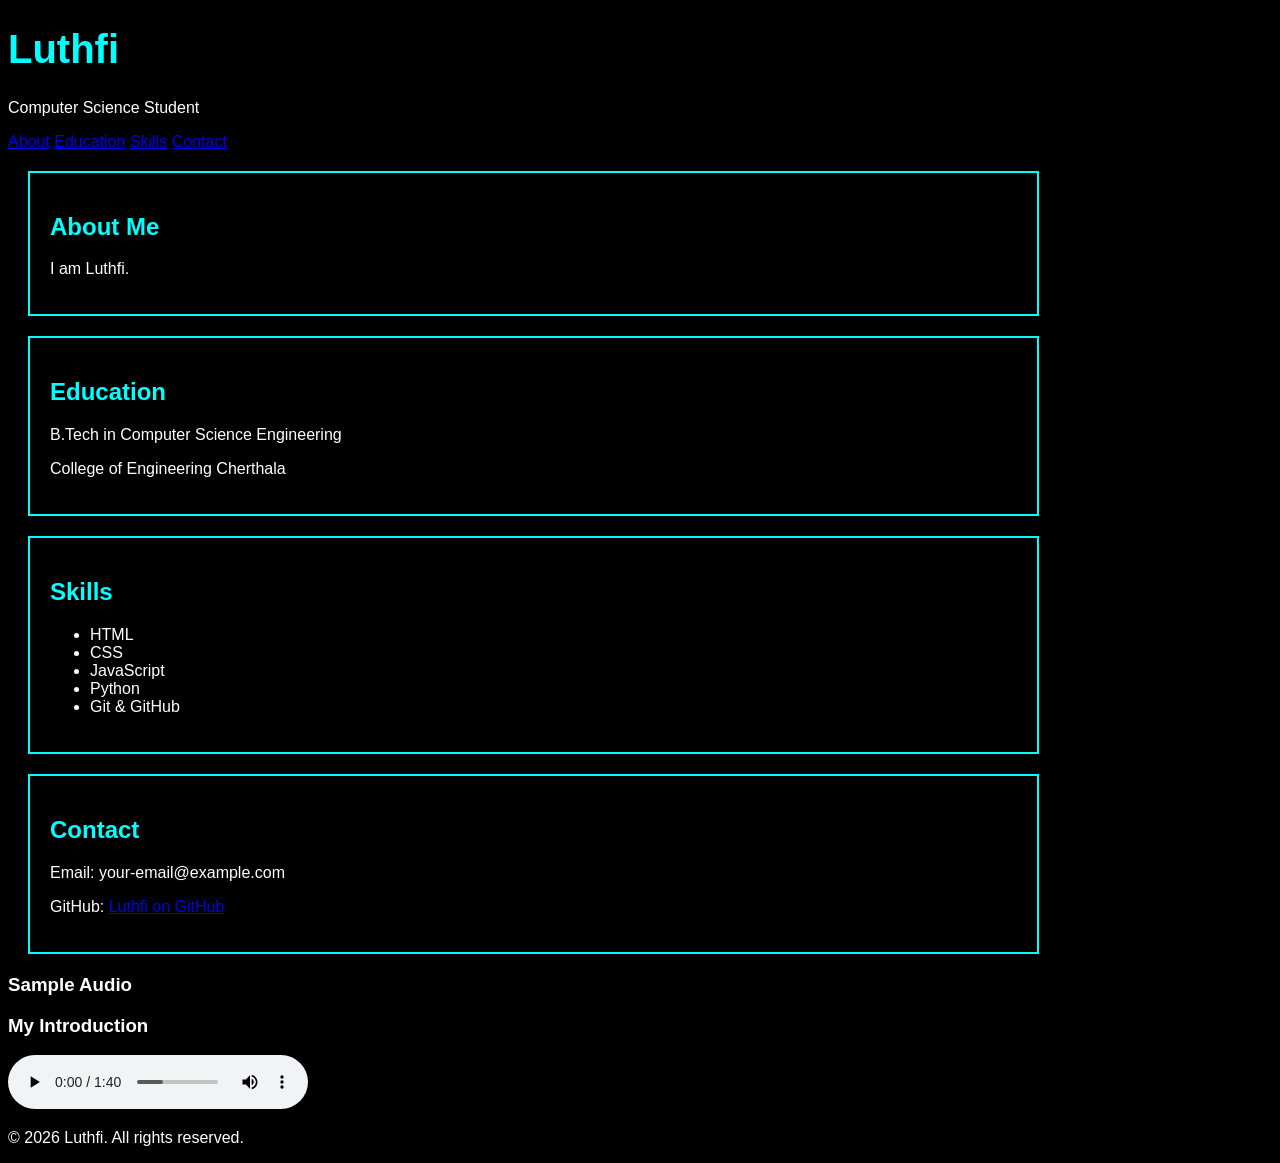
==== week-1/DAY-3/index.html @ 9bfe295d "Add DAY-3 materials and .vscode config" ====
<!DOCTYPE html>
<html lang="en">

<head>
    <meta charset="UTF-8">
    <meta name="viewport" content="width=device-width, initial-scale=1.0">
    <title>My Biography</title>
    <link rel="stylesheet" href="style.css">
</head>

<body>



    <header>
        <h1>Luthfi</h1>
        <p class="highlight">Computer Science Student</p>
    </header>

    <nav>
        <a href="#about">About</a>
        <a href="#education">Education</a>
        <a href="#skills">Skills</a>
        <a href="#contact">Contact</a>
    </nav>
    <main>
        <section>
            <h2>About Me</h2>
            <p>I am Luthfi.</p>
        </section>
        <section id="education">
            <h2>Education</h2>
            <p>B.Tech in Computer Science Engineering</p>
            <p>College of Engineering Cherthala</p>
        </section>
        <section id="skills">
            <h2>Skills</h2>

            <ul>
                <li>HTML</li>
                <li>CSS</li>
                <li>JavaScript</li>
                <li>Python</li>
                <li>Git & GitHub</li>
            </ul>
        </section>
        <section id="contact">
            <h2>Contact</h2>

            <p>Email: your-email@example.com</p>

            <p>
                GitHub:
                <a href="https://github.com/LUTHFI3518">Luthfi on GitHub</a>
            </p>
        </section>
        <h3>Sample Audio</h3>

        <h3>My Introduction</h3>

        <audio controls>
    <source src="assets/intro.mp3" type="audio/mpeg">
    Your browser does not support the audio element.
</audio>


    </main>
    <footer>
        <p>© 2026 Luthfi. All rights reserved.</p>
    </footer>
</body>

</html>
---- week-1/DAY-3/style.css ----
body {
    background-color: black;
    color: white;
    font-family: Arial, sans-serif;
}

h1 {
    color: cyan;
    font-size: 2.5rem;
}

h2 {
    color: #00ffff;
}

p {
    font-size: 1rem;
}

section {
    width: 80%;
    padding: 20px;
    border: 2px solid cyan;
    margin: 20px;
    box-sizing: border-box;
}
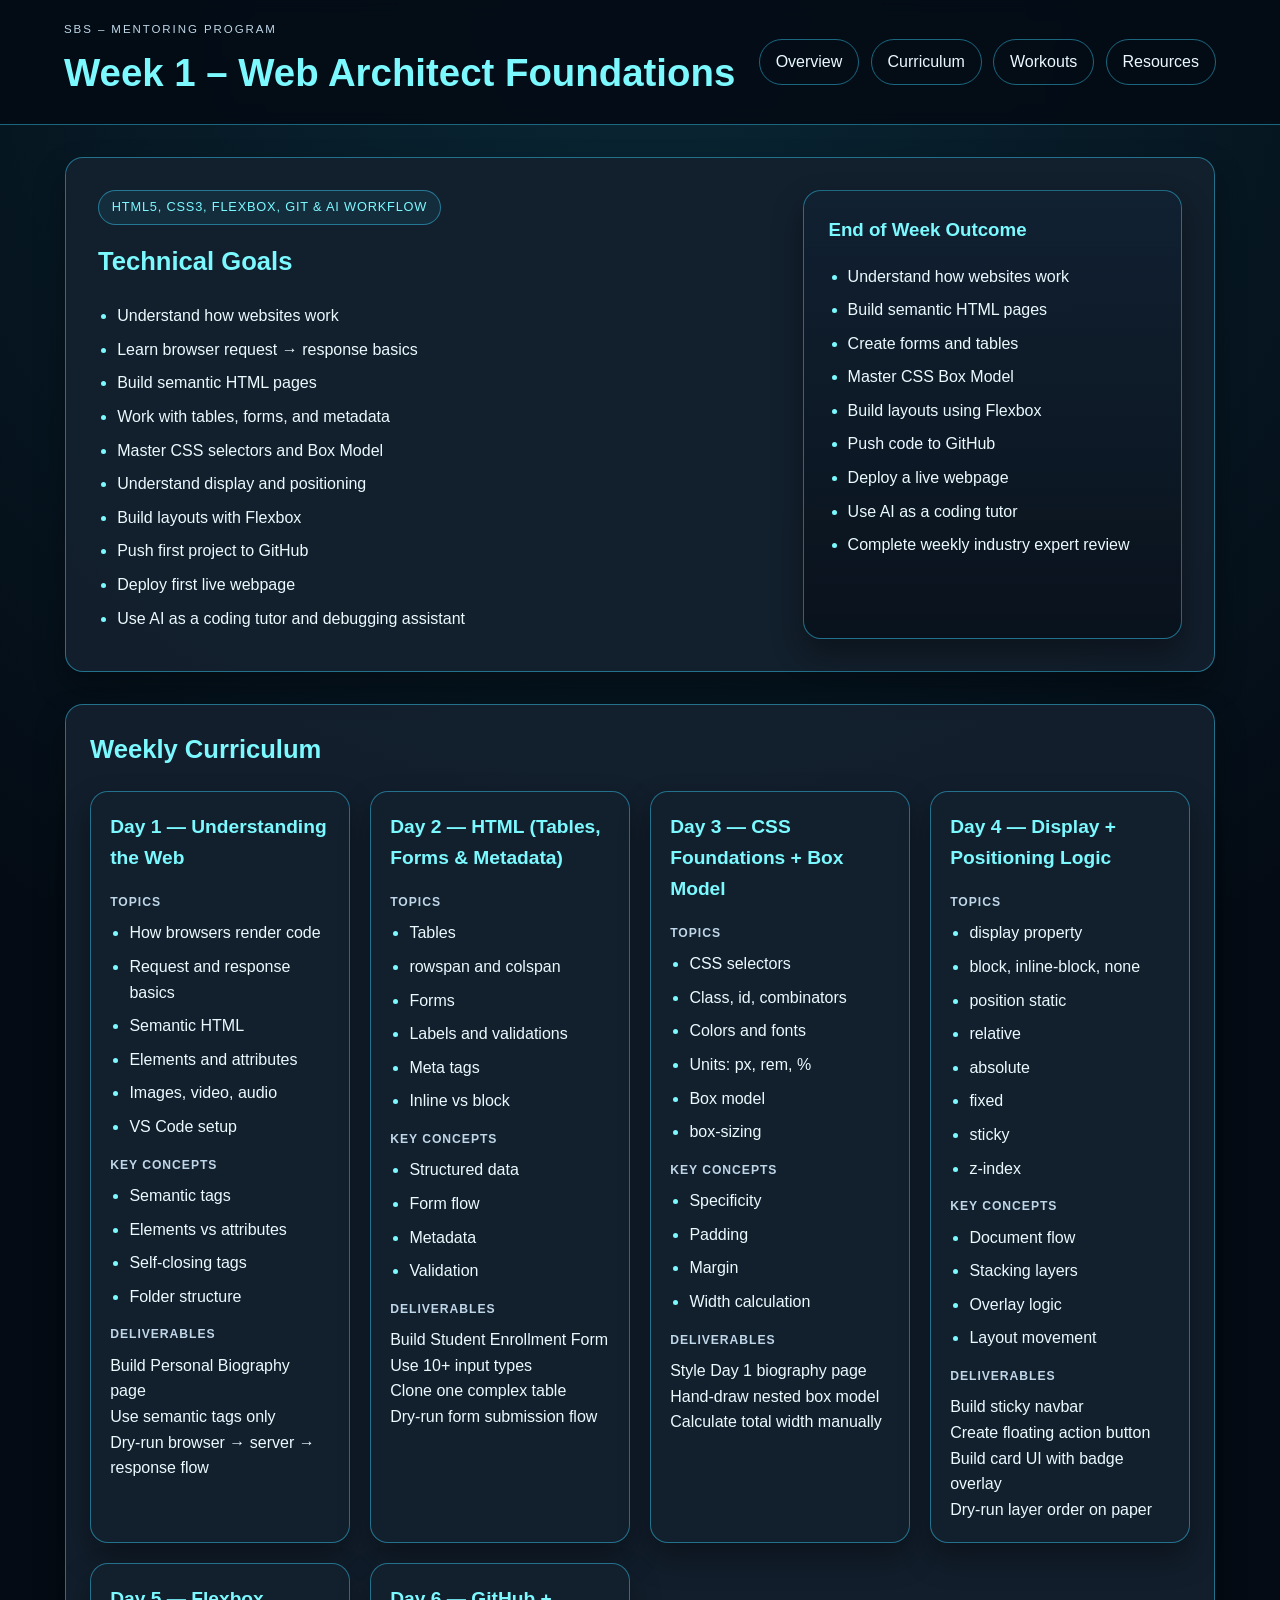
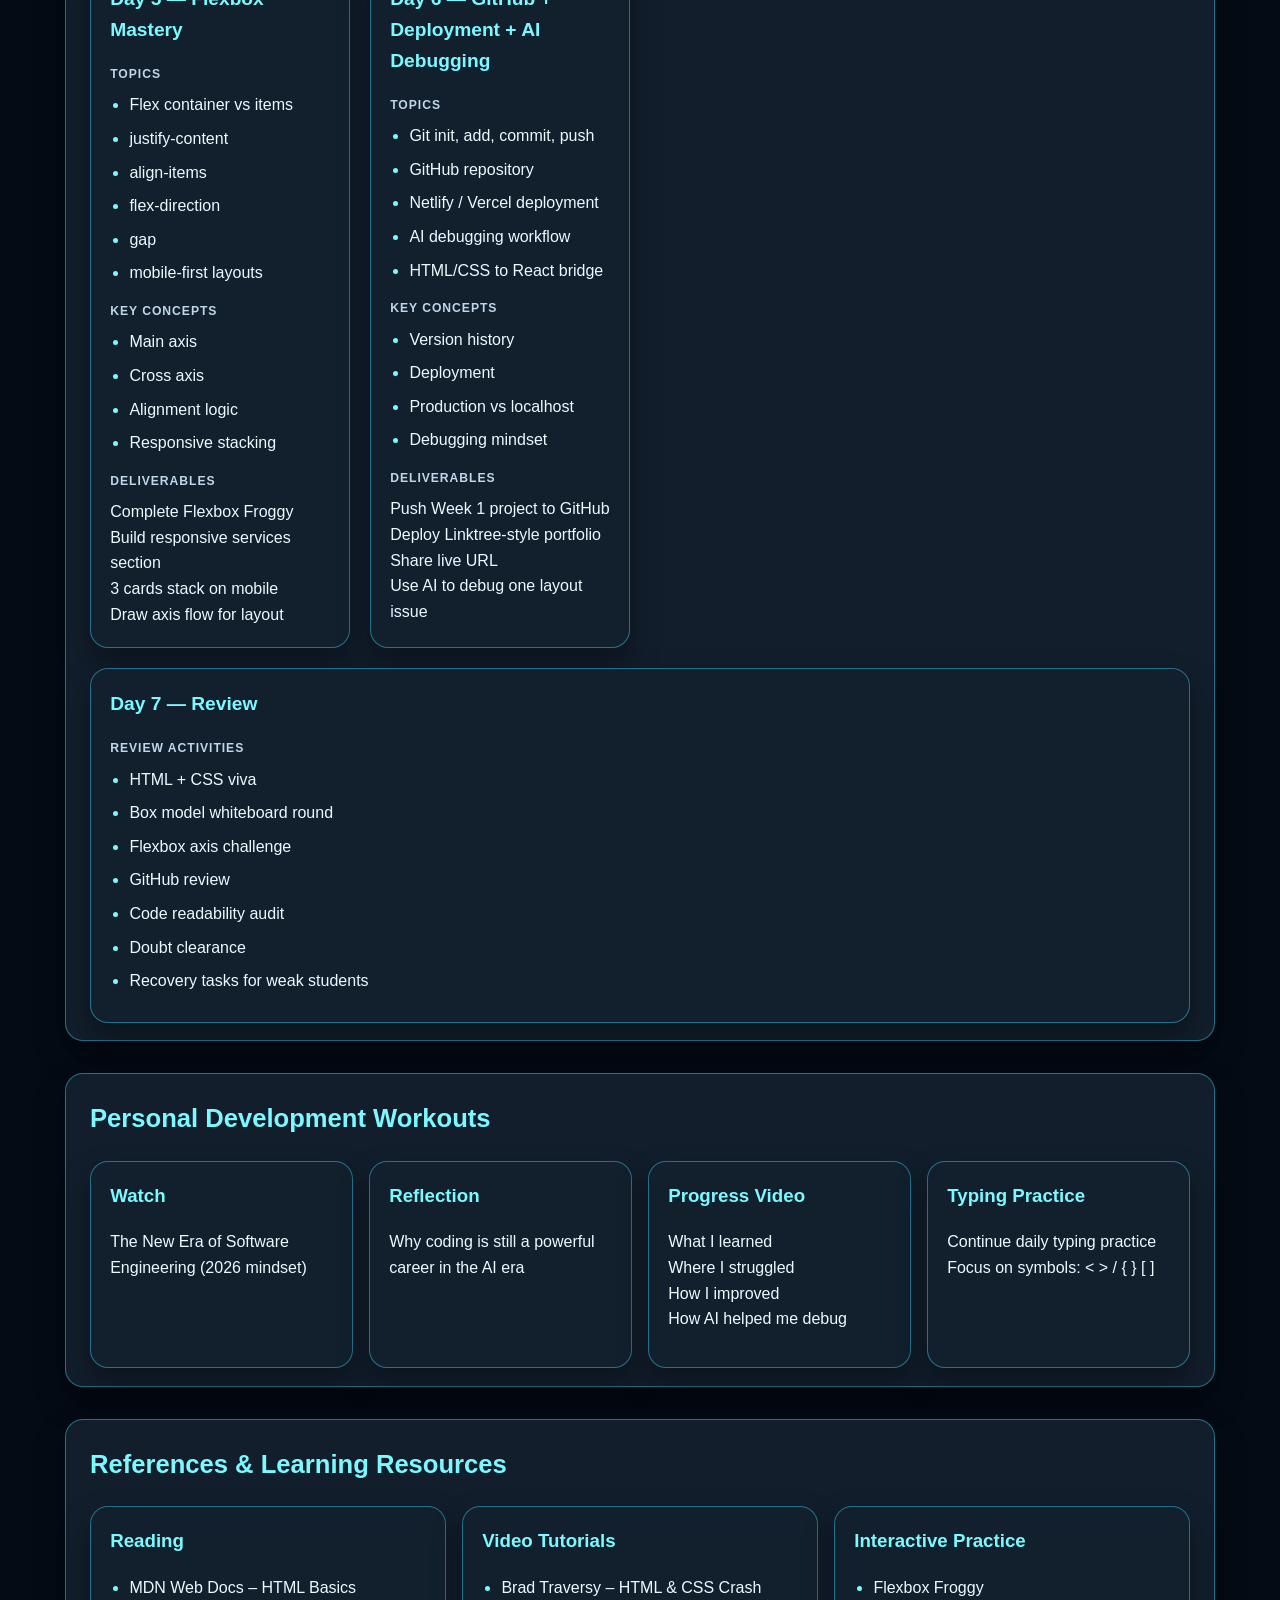
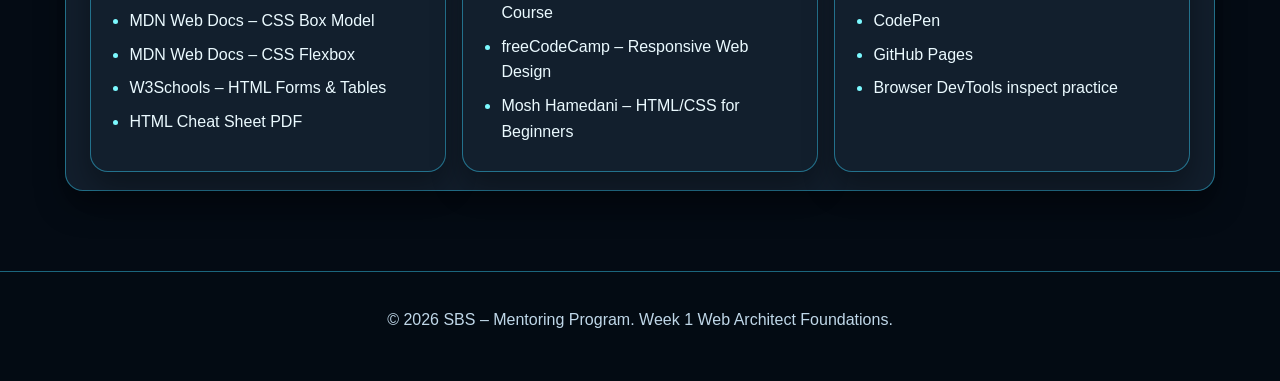
==== commit 1a90b051: "Update portfolio title" ====
--- a/week-1/DAY-3/index.html
+++ b/week-1/DAY-3/index.html
@@ -4,69 +4,276 @@
 <head>
     <meta charset="UTF-8">
     <meta name="viewport" content="width=device-width, initial-scale=1.0">
-    <title>My Biography</title>
+    <title>SBS – Mentoring Program | Week 1</title>
+    <meta name="description" content="SBS Mentoring Program Week 1 learning plan for Web Architect Foundations.">
     <link rel="stylesheet" href="style.css">
 </head>
 
 <body>
-
-
-
-    <header>
-        <h1>Luthfi</h1>
-        <p class="highlight">Computer Science Student</p>
+    <header class="topbar">
+        <div class="brand">
+            <p class="eyebrow">SBS – Mentoring Program</p>
+            <h1>Week 1 – Web Architect Foundations</h1>
+        </div>
+
+        <nav aria-label="Main navigation">
+            <a href="#overview">Overview</a>
+            <a href="#curriculum">Curriculum</a>
+            <a href="#workouts">Workouts</a>
+            <a href="#resources">Resources</a>
+        </nav>
     </header>
 
-    <nav>
-        <a href="#about">About</a>
-        <a href="#education">Education</a>
-        <a href="#skills">Skills</a>
-        <a href="#contact">Contact</a>
-    </nav>
     <main>
-        <section>
-            <h2>About Me</h2>
-            <p>I am Luthfi.</p>
-        </section>
-        <section id="education">
-            <h2>Education</h2>
-            <p>B.Tech in Computer Science Engineering</p>
-            <p>College of Engineering Cherthala</p>
-        </section>
-        <section id="skills">
-            <h2>Skills</h2>
-
-            <ul>
-                <li>HTML</li>
-                <li>CSS</li>
-                <li>JavaScript</li>
-                <li>Python</li>
-                <li>Git & GitHub</li>
-            </ul>
-        </section>
-        <section id="contact">
-            <h2>Contact</h2>
-
-            <p>Email: your-email@example.com</p>
-
-            <p>
-                GitHub:
-                <a href="https://github.com/LUTHFI3518">Luthfi on GitHub</a>
-            </p>
-        </section>
-        <h3>Sample Audio</h3>
-
-        <h3>My Introduction</h3>
-
-        <audio controls>
-    <source src="assets/intro.mp3" type="audio/mpeg">
-    Your browser does not support the audio element.
-</audio>
-
-
+        <section id="overview" class="hero">
+            <div class="hero-copy">
+                <p class="tag">HTML5, CSS3, Flexbox, Git &amp; AI Workflow</p>
+                <h2>Technical Goals</h2>
+                <ul class="goal-list">
+                    <li>Understand how websites work</li>
+                    <li>Learn browser request → response basics</li>
+                    <li>Build semantic HTML pages</li>
+                    <li>Work with tables, forms, and metadata</li>
+                    <li>Master CSS selectors and Box Model</li>
+                    <li>Understand display and positioning</li>
+                    <li>Build layouts with Flexbox</li>
+                    <li>Push first project to GitHub</li>
+                    <li>Deploy first live webpage</li>
+                    <li>Use AI as a coding tutor and debugging assistant</li>
+                </ul>
+            </div>
+
+            <aside class="info-card">
+                <h3>End of Week Outcome</h3>
+                <ul>
+                    <li>Understand how websites work</li>
+                    <li>Build semantic HTML pages</li>
+                    <li>Create forms and tables</li>
+                    <li>Master CSS Box Model</li>
+                    <li>Build layouts using Flexbox</li>
+                    <li>Push code to GitHub</li>
+                    <li>Deploy a live webpage</li>
+                    <li>Use AI as a coding tutor</li>
+                    <li>Complete weekly industry expert review</li>
+                </ul>
+            </aside>
+        </section>
+
+        <section id="curriculum" class="section-block">
+            <h2>Weekly Curriculum</h2>
+            <div class="day-grid">
+                <article class="day-card">
+                    <h3>Day 1 — Understanding the Web</h3>
+                    <h4>Topics</h4>
+                    <ul>
+                        <li>How browsers render code</li>
+                        <li>Request and response basics</li>
+                        <li>Semantic HTML</li>
+                        <li>Elements and attributes</li>
+                        <li>Images, video, audio</li>
+                        <li>VS Code setup</li>
+                    </ul>
+                    <h4>Key Concepts</h4>
+                    <ul>
+                        <li>Semantic tags</li>
+                        <li>Elements vs attributes</li>
+                        <li>Self-closing tags</li>
+                        <li>Folder structure</li>
+                    </ul>
+                    <h4>Deliverables</h4>
+                    <p>Build Personal Biography page<br>Use semantic tags only<br>Dry-run browser → server → response flow</p>
+                </article>
+
+                <article class="day-card">
+                    <h3>Day 2 — HTML (Tables, Forms &amp; Metadata)</h3>
+                    <h4>Topics</h4>
+                    <ul>
+                        <li>Tables</li>
+                        <li>rowspan and colspan</li>
+                        <li>Forms</li>
+                        <li>Labels and validations</li>
+                        <li>Meta tags</li>
+                        <li>Inline vs block</li>
+                    </ul>
+                    <h4>Key Concepts</h4>
+                    <ul>
+                        <li>Structured data</li>
+                        <li>Form flow</li>
+                        <li>Metadata</li>
+                        <li>Validation</li>
+                    </ul>
+                    <h4>Deliverables</h4>
+                    <p>Build Student Enrollment Form<br>Use 10+ input types<br>Clone one complex table<br>Dry-run form submission flow</p>
+                </article>
+
+                <article class="day-card">
+                    <h3>Day 3 — CSS Foundations + Box Model</h3>
+                    <h4>Topics</h4>
+                    <ul>
+                        <li>CSS selectors</li>
+                        <li>Class, id, combinators</li>
+                        <li>Colors and fonts</li>
+                        <li>Units: px, rem, %</li>
+                        <li>Box model</li>
+                        <li>box-sizing</li>
+                    </ul>
+                    <h4>Key Concepts</h4>
+                    <ul>
+                        <li>Specificity</li>
+                        <li>Padding</li>
+                        <li>Margin</li>
+                        <li>Width calculation</li>
+                    </ul>
+                    <h4>Deliverables</h4>
+                    <p>Style Day 1 biography page<br>Hand-draw nested box model<br>Calculate total width manually</p>
+                </article>
+
+                <article class="day-card">
+                    <h3>Day 4 — Display + Positioning Logic</h3>
+                    <h4>Topics</h4>
+                    <ul>
+                        <li>display property</li>
+                        <li>block, inline-block, none</li>
+                        <li>position static</li>
+                        <li>relative</li>
+                        <li>absolute</li>
+                        <li>fixed</li>
+                        <li>sticky</li>
+                        <li>z-index</li>
+                    </ul>
+                    <h4>Key Concepts</h4>
+                    <ul>
+                        <li>Document flow</li>
+                        <li>Stacking layers</li>
+                        <li>Overlay logic</li>
+                        <li>Layout movement</li>
+                    </ul>
+                    <h4>Deliverables</h4>
+                    <p>Build sticky navbar<br>Create floating action button<br>Build card UI with badge overlay<br>Dry-run layer order on paper</p>
+                </article>
+
+                <article class="day-card">
+                    <h3>Day 5 — Flexbox Mastery</h3>
+                    <h4>Topics</h4>
+                    <ul>
+                        <li>Flex container vs items</li>
+                        <li>justify-content</li>
+                        <li>align-items</li>
+                        <li>flex-direction</li>
+                        <li>gap</li>
+                        <li>mobile-first layouts</li>
+                    </ul>
+                    <h4>Key Concepts</h4>
+                    <ul>
+                        <li>Main axis</li>
+                        <li>Cross axis</li>
+                        <li>Alignment logic</li>
+                        <li>Responsive stacking</li>
+                    </ul>
+                    <h4>Deliverables</h4>
+                    <p>Complete Flexbox Froggy<br>Build responsive services section<br>3 cards stack on mobile<br>Draw axis flow for layout</p>
+                </article>
+
+                <article class="day-card">
+                    <h3>Day 6 — GitHub + Deployment + AI Debugging</h3>
+                    <h4>Topics</h4>
+                    <ul>
+                        <li>Git init, add, commit, push</li>
+                        <li>GitHub repository</li>
+                        <li>Netlify / Vercel deployment</li>
+                        <li>AI debugging workflow</li>
+                        <li>HTML/CSS to React bridge</li>
+                    </ul>
+                    <h4>Key Concepts</h4>
+                    <ul>
+                        <li>Version history</li>
+                        <li>Deployment</li>
+                        <li>Production vs localhost</li>
+                        <li>Debugging mindset</li>
+                    </ul>
+                    <h4>Deliverables</h4>
+                    <p>Push Week 1 project to GitHub<br>Deploy Linktree-style portfolio<br>Share live URL<br>Use AI to debug one layout issue</p>
+                </article>
+
+                <article class="day-card wide-card">
+                    <h3>Day 7 — Review</h3>
+                    <h4>Review Activities</h4>
+                    <ul>
+                        <li>HTML + CSS viva</li>
+                        <li>Box model whiteboard round</li>
+                        <li>Flexbox axis challenge</li>
+                        <li>GitHub review</li>
+                        <li>Code readability audit</li>
+                        <li>Doubt clearance</li>
+                        <li>Recovery tasks for weak students</li>
+                    </ul>
+                </article>
+            </div>
+        </section>
+
+        <section id="workouts" class="section-block">
+            <h2>Personal Development Workouts</h2>
+            <div class="workout-grid">
+                <article class="mini-card">
+                    <h3>Watch</h3>
+                    <p>The New Era of Software Engineering (2026 mindset)</p>
+                </article>
+
+                <article class="mini-card">
+                    <h3>Reflection</h3>
+                    <p>Why coding is still a powerful career in the AI era</p>
+                </article>
+
+                <article class="mini-card">
+                    <h3>Progress Video</h3>
+                    <p>What I learned<br>Where I struggled<br>How I improved<br>How AI helped me debug</p>
+                </article>
+
+                <article class="mini-card">
+                    <h3>Typing Practice</h3>
+                    <p>Continue daily typing practice<br>Focus on symbols: &lt; &gt; / { } [ ]</p>
+                </article>
+            </div>
+        </section>
+
+        <section id="resources" class="section-block">
+            <h2>References &amp; Learning Resources</h2>
+            <div class="resource-grid">
+                <article class="resource-card">
+                    <h3>Reading</h3>
+                    <ul>
+                        <li>MDN Web Docs – HTML Basics</li>
+                        <li>MDN Web Docs – CSS Box Model</li>
+                        <li>MDN Web Docs – CSS Flexbox</li>
+                        <li>W3Schools – HTML Forms &amp; Tables</li>
+                        <li>HTML Cheat Sheet PDF</li>
+                    </ul>
+                </article>
+
+                <article class="resource-card">
+                    <h3>Video Tutorials</h3>
+                    <ul>
+                        <li>Brad Traversy – HTML &amp; CSS Crash Course</li>
+                        <li>freeCodeCamp – Responsive Web Design</li>
+                        <li>Mosh Hamedani – HTML/CSS for Beginners</li>
+                    </ul>
+                </article>
+
+                <article class="resource-card">
+                    <h3>Interactive Practice</h3>
+                    <ul>
+                        <li>Flexbox Froggy</li>
+                        <li>CodePen</li>
+                        <li>GitHub Pages</li>
+                        <li>Browser DevTools inspect practice</li>
+                    </ul>
+                </article>
+            </div>
+        </section>
     </main>
+
     <footer>
-        <p>© 2026 Luthfi. All rights reserved.</p>
+        <p>© 2026 SBS – Mentoring Program. Week 1 Web Architect Foundations.</p>
     </footer>
 </body>
 
--- a/week-1/DAY-3/style.css
+++ b/week-1/DAY-3/style.css
@@ -1,26 +1,245 @@
+:root {
+    --bg: #040b14;
+    --bg-soft: #0d1b2a;
+    --panel: rgba(19, 32, 46, 0.95);
+    --panel-strong: #112132;
+    --line: #39d4ff;
+    --line-soft: rgba(57, 212, 255, 0.45);
+    --text: #ebfaff;
+    --muted: #bfd7e8;
+    --highlight: #7cf9ff;
+    --shadow: rgba(0, 0, 0, 0.35);
+}
+
+* {
+    box-sizing: border-box;
+}
+
+html {
+    scroll-behavior: smooth;
+}
+
 body {
-    background-color: black;
-    color: white;
+    margin: 0;
+    background: radial-gradient(circle at top, rgba(34, 164, 201, 0.18), transparent 30%), var(--bg);
+    color: var(--text);
     font-family: Arial, sans-serif;
-}
-
-h1 {
-    color: cyan;
-    font-size: 2.5rem;
-}
-
-h2 {
-    color: #00ffff;
-}
-
-p {
-    font-size: 1rem;
-}
-
-section {
-    width: 80%;
-    padding: 20px;
-    border: 2px solid cyan;
-    margin: 20px;
-    box-sizing: border-box;
+    line-height: 1.6;
+}
+
+img {
+    max-width: 100%;
+    display: block;
+}
+
+.topbar {
+    position: sticky;
+    top: 0;
+    z-index: 10;
+    display: flex;
+    justify-content: space-between;
+    align-items: center;
+    gap: 1rem;
+    padding: 1.25rem 5vw;
+    background: rgba(4, 11, 20, 0.88);
+    border-bottom: 1px solid var(--line-soft);
+    backdrop-filter: blur(8px);
+}
+
+.brand h1 {
+    margin: 0;
+    color: var(--highlight);
+    font-size: clamp(1.7rem, 3vw, 2.7rem);
+}
+
+.eyebrow {
+    margin: 0 0 0.25rem;
+    letter-spacing: 0.12rem;
+    text-transform: uppercase;
+    color: var(--muted);
+    font-size: 0.72rem;
+}
+
+nav {
+    display: flex;
+    flex-wrap: wrap;
+    justify-content: flex-end;
+    gap: 0.7rem;
+}
+
+nav a {
+    color: var(--text);
+    text-decoration: none;
+    padding: 0.6rem 1rem;
+    border: 1px solid var(--line-soft);
+    border-radius: 999px;
+    transition: 0.25s ease;
+}
+
+nav a:hover,
+nav a:focus {
+    background: rgba(124, 249, 255, 0.08);
+    border-color: var(--line);
+    box-shadow: 0 0 15px rgba(57, 212, 255, 0.35);
+}
+
+main {
+    width: min(1150px, 90%);
+    margin: 0 auto;
+    padding: 2rem 0 3rem;
+}
+
+.hero,
+.section-block,
+.resource-card,
+.day-card,
+.mini-card,
+.info-card {
+    border: 1px solid var(--line-soft);
+    border-radius: 18px;
+    background: var(--panel);
+    box-shadow: 0 15px 30px var(--shadow);
+}
+
+.hero {
+    display: grid;
+    grid-template-columns: 1.8fr 1fr;
+    gap: 1.5rem;
+    padding: 2rem;
+    margin-bottom: 2rem;
+}
+
+.hero-copy h2,
+.section-block h2 {
+    margin-top: 0;
+    color: var(--highlight);
+    font-size: clamp(1.6rem, 2vw, 2.3rem);
+}
+
+.tag {
+    display: inline-block;
+    margin: 0 0 1rem;
+    padding: 0.4rem 0.8rem;
+    border: 1px solid var(--line-soft);
+    border-radius: 999px;
+    background: rgba(57, 212, 255, 0.08);
+    color: var(--highlight);
+    font-size: 0.8rem;
+    letter-spacing: 0.05rem;
+    text-transform: uppercase;
+}
+
+.goal-list,
+.info-card ul,
+.day-card ul,
+.resource-card ul {
+    padding-left: 1.2rem;
+    margin: 0.5rem 0 0;
+}
+
+.goal-list li,
+.info-card li,
+.day-card li,
+.resource-card li {
+    margin-bottom: 0.5rem;
+    color: var(--text);
+}
+
+.goal-list li::marker,
+.info-card li::marker,
+.day-card li::marker,
+.resource-card li::marker {
+    color: var(--highlight);
+}
+
+.info-card {
+    padding: 1.5rem;
+    background: linear-gradient(180deg, rgba(17, 33, 50, 0.9), rgba(9, 18, 28, 0.95));
+}
+
+.info-card h3 {
+    margin-top: 0;
+    color: var(--highlight);
+}
+
+.section-block {
+    padding: 1.5rem 1.5rem 1.1rem;
+    margin-bottom: 2rem;
+}
+
+.day-grid {
+    display: grid;
+    grid-template-columns: repeat(auto-fit, minmax(260px, 1fr));
+    gap: 1.25rem;
+    margin-top: 1.25rem;
+}
+
+.day-card {
+    padding: 1.25rem 1.2rem;
+}
+
+.day-card h3 {
+    margin-top: 0;
+    color: var(--highlight);
+    font-size: 1.2rem;
+}
+
+.day-card h4 {
+    margin: 1rem 0 0.4rem;
+    color: var(--muted);
+    text-transform: uppercase;
+    letter-spacing: 0.06rem;
+    font-size: 0.76rem;
+}
+
+.day-card p {
+    margin: 0.5rem 0 0;
+    color: var(--text);
+}
+
+.wide-card {
+    grid-column: 1 / -1;
+}
+
+.workout-grid,
+.resource-grid {
+    display: grid;
+    grid-template-columns: repeat(auto-fit, minmax(220px, 1fr));
+    gap: 1rem;
+    margin-top: 1rem;
+}
+
+.mini-card,
+.resource-card {
+    padding: 1.2rem;
+}
+
+.mini-card h3,
+.resource-card h3 {
+    margin-top: 0;
+    color: var(--highlight);
+}
+
+footer {
+    border-top: 1px solid var(--line-soft);
+    background: rgba(4, 11, 20, 0.95);
+    text-align: center;
+    padding: 1.2rem 1rem 2rem;
+    color: var(--muted);
+}
+
+@media (max-width: 760px) {
+    .topbar {
+        flex-direction: column;
+        align-items: flex-start;
+    }
+    nav {
+        justify-content: flex-start;
+    }
+    .hero {
+        grid-template-columns: 1fr;
+    }
+    main {
+        width: min(92%, 1100px);
+    }
 }
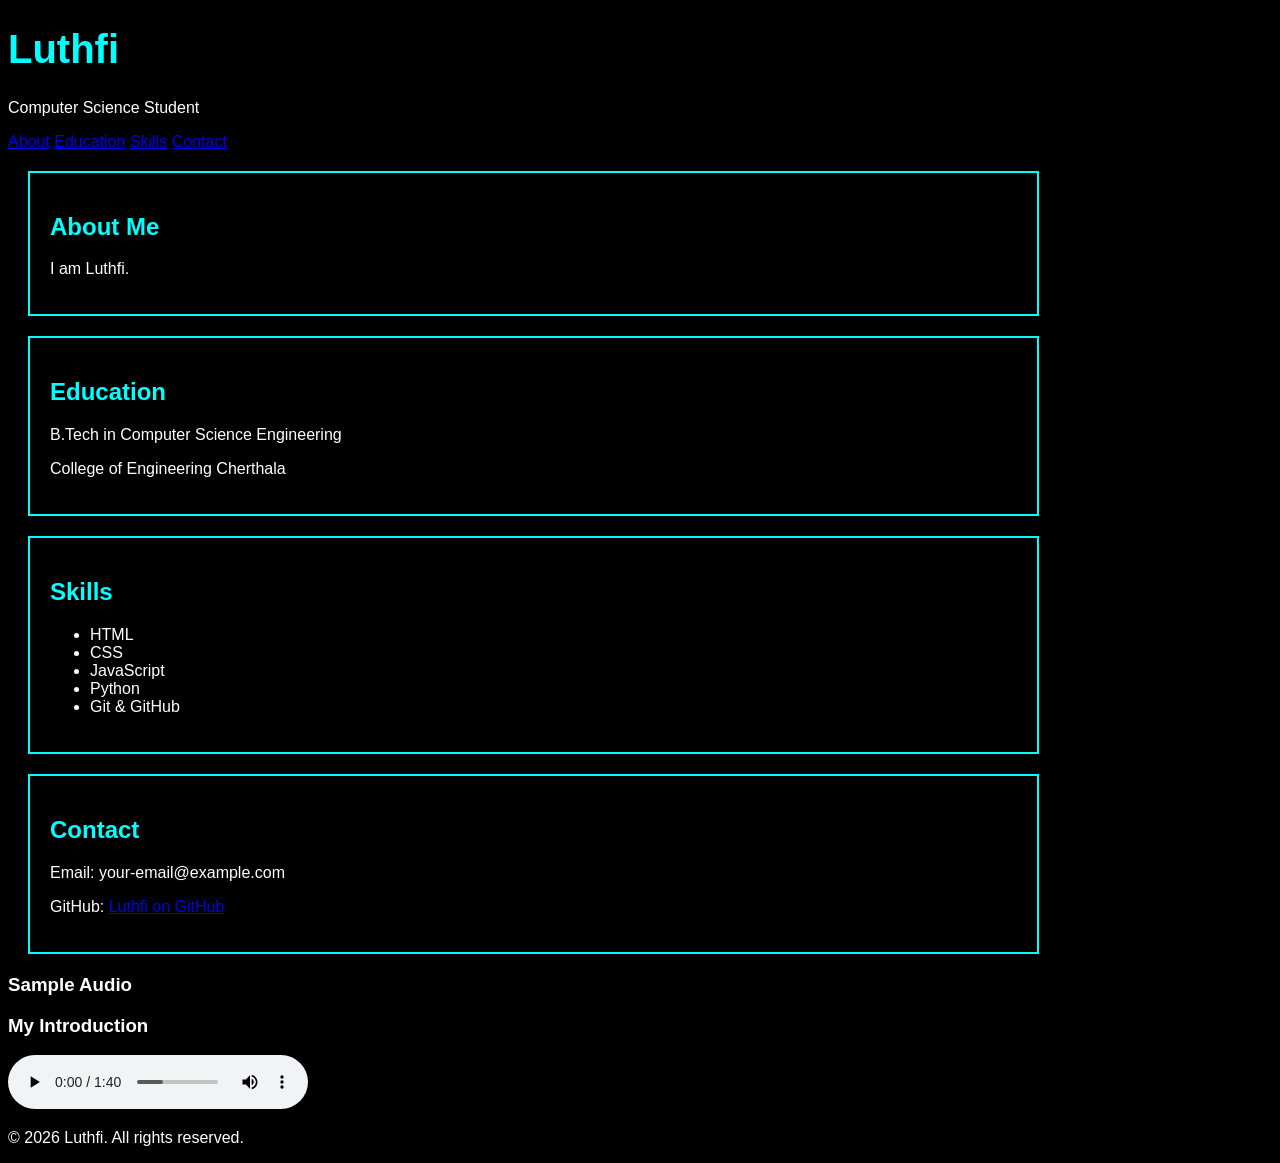
==== commit 561d1412: "Update project files for Vercel deploy" ====
--- a/week-1/DAY-3/index.html
+++ b/week-1/DAY-3/index.html
@@ -4,276 +4,69 @@
 <head>
     <meta charset="UTF-8">
     <meta name="viewport" content="width=device-width, initial-scale=1.0">
-    <title>SBS – Mentoring Program | Week 1</title>
-    <meta name="description" content="SBS Mentoring Program Week 1 learning plan for Web Architect Foundations.">
+    <title>My Biography</title>
     <link rel="stylesheet" href="style.css">
 </head>
 
 <body>
-    <header class="topbar">
-        <div class="brand">
-            <p class="eyebrow">SBS – Mentoring Program</p>
-            <h1>Week 1 – Web Architect Foundations</h1>
-        </div>
 
-        <nav aria-label="Main navigation">
-            <a href="#overview">Overview</a>
-            <a href="#curriculum">Curriculum</a>
-            <a href="#workouts">Workouts</a>
-            <a href="#resources">Resources</a>
-        </nav>
+
+
+    <header>
+        <h1>Luthfi</h1>
+        <p class="highlight">Computer Science Student</p>
     </header>
 
+    <nav>
+        <a href="#about">About</a>
+        <a href="#education">Education</a>
+        <a href="#skills">Skills</a>
+        <a href="#contact">Contact</a>
+    </nav>
     <main>
-        <section id="overview" class="hero">
-            <div class="hero-copy">
-                <p class="tag">HTML5, CSS3, Flexbox, Git &amp; AI Workflow</p>
-                <h2>Technical Goals</h2>
-                <ul class="goal-list">
-                    <li>Understand how websites work</li>
-                    <li>Learn browser request → response basics</li>
-                    <li>Build semantic HTML pages</li>
-                    <li>Work with tables, forms, and metadata</li>
-                    <li>Master CSS selectors and Box Model</li>
-                    <li>Understand display and positioning</li>
-                    <li>Build layouts with Flexbox</li>
-                    <li>Push first project to GitHub</li>
-                    <li>Deploy first live webpage</li>
-                    <li>Use AI as a coding tutor and debugging assistant</li>
-                </ul>
-            </div>
+        <section>
+            <h2>About Me</h2>
+            <p>I am Luthfi.</p>
+        </section>
+        <section id="education">
+            <h2>Education</h2>
+            <p>B.Tech in Computer Science Engineering</p>
+            <p>College of Engineering Cherthala</p>
+        </section>
+        <section id="skills">
+            <h2>Skills</h2>
 
-            <aside class="info-card">
-                <h3>End of Week Outcome</h3>
-                <ul>
-                    <li>Understand how websites work</li>
-                    <li>Build semantic HTML pages</li>
-                    <li>Create forms and tables</li>
-                    <li>Master CSS Box Model</li>
-                    <li>Build layouts using Flexbox</li>
-                    <li>Push code to GitHub</li>
-                    <li>Deploy a live webpage</li>
-                    <li>Use AI as a coding tutor</li>
-                    <li>Complete weekly industry expert review</li>
-                </ul>
-            </aside>
+            <ul>
+                <li>HTML</li>
+                <li>CSS</li>
+                <li>JavaScript</li>
+                <li>Python</li>
+                <li>Git & GitHub</li>
+            </ul>
         </section>
+        <section id="contact">
+            <h2>Contact</h2>
 
-        <section id="curriculum" class="section-block">
-            <h2>Weekly Curriculum</h2>
-            <div class="day-grid">
-                <article class="day-card">
-                    <h3>Day 1 — Understanding the Web</h3>
-                    <h4>Topics</h4>
-                    <ul>
-                        <li>How browsers render code</li>
-                        <li>Request and response basics</li>
-                        <li>Semantic HTML</li>
-                        <li>Elements and attributes</li>
-                        <li>Images, video, audio</li>
-                        <li>VS Code setup</li>
-                    </ul>
-                    <h4>Key Concepts</h4>
-                    <ul>
-                        <li>Semantic tags</li>
-                        <li>Elements vs attributes</li>
-                        <li>Self-closing tags</li>
-                        <li>Folder structure</li>
-                    </ul>
-                    <h4>Deliverables</h4>
-                    <p>Build Personal Biography page<br>Use semantic tags only<br>Dry-run browser → server → response flow</p>
-                </article>
+            <p>Email: your-email@example.com</p>
 
-                <article class="day-card">
-                    <h3>Day 2 — HTML (Tables, Forms &amp; Metadata)</h3>
-                    <h4>Topics</h4>
-                    <ul>
-                        <li>Tables</li>
-                        <li>rowspan and colspan</li>
-                        <li>Forms</li>
-                        <li>Labels and validations</li>
-                        <li>Meta tags</li>
-                        <li>Inline vs block</li>
-                    </ul>
-                    <h4>Key Concepts</h4>
-                    <ul>
-                        <li>Structured data</li>
-                        <li>Form flow</li>
-                        <li>Metadata</li>
-                        <li>Validation</li>
-                    </ul>
-                    <h4>Deliverables</h4>
-                    <p>Build Student Enrollment Form<br>Use 10+ input types<br>Clone one complex table<br>Dry-run form submission flow</p>
-                </article>
+            <p>
+                GitHub:
+                <a href="https://github.com/LUTHFI3518">Luthfi on GitHub</a>
+            </p>
+        </section>
+        <h3>Sample Audio</h3>
 
-                <article class="day-card">
-                    <h3>Day 3 — CSS Foundations + Box Model</h3>
-                    <h4>Topics</h4>
-                    <ul>
-                        <li>CSS selectors</li>
-                        <li>Class, id, combinators</li>
-                        <li>Colors and fonts</li>
-                        <li>Units: px, rem, %</li>
-                        <li>Box model</li>
-                        <li>box-sizing</li>
-                    </ul>
-                    <h4>Key Concepts</h4>
-                    <ul>
-                        <li>Specificity</li>
-                        <li>Padding</li>
-                        <li>Margin</li>
-                        <li>Width calculation</li>
-                    </ul>
-                    <h4>Deliverables</h4>
-                    <p>Style Day 1 biography page<br>Hand-draw nested box model<br>Calculate total width manually</p>
-                </article>
+        <h3>My Introduction</h3>
 
-                <article class="day-card">
-                    <h3>Day 4 — Display + Positioning Logic</h3>
-                    <h4>Topics</h4>
-                    <ul>
-                        <li>display property</li>
-                        <li>block, inline-block, none</li>
-                        <li>position static</li>
-                        <li>relative</li>
-                        <li>absolute</li>
-                        <li>fixed</li>
-                        <li>sticky</li>
-                        <li>z-index</li>
-                    </ul>
-                    <h4>Key Concepts</h4>
-                    <ul>
-                        <li>Document flow</li>
-                        <li>Stacking layers</li>
-                        <li>Overlay logic</li>
-                        <li>Layout movement</li>
-                    </ul>
-                    <h4>Deliverables</h4>
-                    <p>Build sticky navbar<br>Create floating action button<br>Build card UI with badge overlay<br>Dry-run layer order on paper</p>
-                </article>
+        <audio controls>
+    <source src="assets/intro.mp3" type="audio/mpeg">
+    Your browser does not support the audio element.
+</audio>
 
-                <article class="day-card">
-                    <h3>Day 5 — Flexbox Mastery</h3>
-                    <h4>Topics</h4>
-                    <ul>
-                        <li>Flex container vs items</li>
-                        <li>justify-content</li>
-                        <li>align-items</li>
-                        <li>flex-direction</li>
-                        <li>gap</li>
-                        <li>mobile-first layouts</li>
-                    </ul>
-                    <h4>Key Concepts</h4>
-                    <ul>
-                        <li>Main axis</li>
-                        <li>Cross axis</li>
-                        <li>Alignment logic</li>
-                        <li>Responsive stacking</li>
-                    </ul>
-                    <h4>Deliverables</h4>
-                    <p>Complete Flexbox Froggy<br>Build responsive services section<br>3 cards stack on mobile<br>Draw axis flow for layout</p>
-                </article>
 
-                <article class="day-card">
-                    <h3>Day 6 — GitHub + Deployment + AI Debugging</h3>
-                    <h4>Topics</h4>
-                    <ul>
-                        <li>Git init, add, commit, push</li>
-                        <li>GitHub repository</li>
-                        <li>Netlify / Vercel deployment</li>
-                        <li>AI debugging workflow</li>
-                        <li>HTML/CSS to React bridge</li>
-                    </ul>
-                    <h4>Key Concepts</h4>
-                    <ul>
-                        <li>Version history</li>
-                        <li>Deployment</li>
-                        <li>Production vs localhost</li>
-                        <li>Debugging mindset</li>
-                    </ul>
-                    <h4>Deliverables</h4>
-                    <p>Push Week 1 project to GitHub<br>Deploy Linktree-style portfolio<br>Share live URL<br>Use AI to debug one layout issue</p>
-                </article>
-
-                <article class="day-card wide-card">
-                    <h3>Day 7 — Review</h3>
-                    <h4>Review Activities</h4>
-                    <ul>
-                        <li>HTML + CSS viva</li>
-                        <li>Box model whiteboard round</li>
-                        <li>Flexbox axis challenge</li>
-                        <li>GitHub review</li>
-                        <li>Code readability audit</li>
-                        <li>Doubt clearance</li>
-                        <li>Recovery tasks for weak students</li>
-                    </ul>
-                </article>
-            </div>
-        </section>
-
-        <section id="workouts" class="section-block">
-            <h2>Personal Development Workouts</h2>
-            <div class="workout-grid">
-                <article class="mini-card">
-                    <h3>Watch</h3>
-                    <p>The New Era of Software Engineering (2026 mindset)</p>
-                </article>
-
-                <article class="mini-card">
-                    <h3>Reflection</h3>
-                    <p>Why coding is still a powerful career in the AI era</p>
-                </article>
-
-                <article class="mini-card">
-                    <h3>Progress Video</h3>
-                    <p>What I learned<br>Where I struggled<br>How I improved<br>How AI helped me debug</p>
-                </article>
-
-                <article class="mini-card">
-                    <h3>Typing Practice</h3>
-                    <p>Continue daily typing practice<br>Focus on symbols: &lt; &gt; / { } [ ]</p>
-                </article>
-            </div>
-        </section>
-
-        <section id="resources" class="section-block">
-            <h2>References &amp; Learning Resources</h2>
-            <div class="resource-grid">
-                <article class="resource-card">
-                    <h3>Reading</h3>
-                    <ul>
-                        <li>MDN Web Docs – HTML Basics</li>
-                        <li>MDN Web Docs – CSS Box Model</li>
-                        <li>MDN Web Docs – CSS Flexbox</li>
-                        <li>W3Schools – HTML Forms &amp; Tables</li>
-                        <li>HTML Cheat Sheet PDF</li>
-                    </ul>
-                </article>
-
-                <article class="resource-card">
-                    <h3>Video Tutorials</h3>
-                    <ul>
-                        <li>Brad Traversy – HTML &amp; CSS Crash Course</li>
-                        <li>freeCodeCamp – Responsive Web Design</li>
-                        <li>Mosh Hamedani – HTML/CSS for Beginners</li>
-                    </ul>
-                </article>
-
-                <article class="resource-card">
-                    <h3>Interactive Practice</h3>
-                    <ul>
-                        <li>Flexbox Froggy</li>
-                        <li>CodePen</li>
-                        <li>GitHub Pages</li>
-                        <li>Browser DevTools inspect practice</li>
-                    </ul>
-                </article>
-            </div>
-        </section>
     </main>
-
     <footer>
-        <p>© 2026 SBS – Mentoring Program. Week 1 Web Architect Foundations.</p>
+        <p>© 2026 Luthfi. All rights reserved.</p>
     </footer>
 </body>
 
--- a/week-1/DAY-3/style.css
+++ b/week-1/DAY-3/style.css
@@ -1,245 +1,26 @@
-:root {
-    --bg: #040b14;
-    --bg-soft: #0d1b2a;
-    --panel: rgba(19, 32, 46, 0.95);
-    --panel-strong: #112132;
-    --line: #39d4ff;
-    --line-soft: rgba(57, 212, 255, 0.45);
-    --text: #ebfaff;
-    --muted: #bfd7e8;
-    --highlight: #7cf9ff;
-    --shadow: rgba(0, 0, 0, 0.35);
+body {
+    background-color: black;
+    color: white;
+    font-family: Arial, sans-serif;
 }
 
-* {
-    box-sizing: border-box;
+h1 {
+    color: cyan;
+    font-size: 2.5rem;
 }
 
-html {
-    scroll-behavior: smooth;
+h2 {
+    color: #00ffff;
 }
 
-body {
-    margin: 0;
-    background: radial-gradient(circle at top, rgba(34, 164, 201, 0.18), transparent 30%), var(--bg);
-    color: var(--text);
-    font-family: Arial, sans-serif;
-    line-height: 1.6;
+p {
+    font-size: 1rem;
 }
 
-img {
-    max-width: 100%;
-    display: block;
-}
-
-.topbar {
-    position: sticky;
-    top: 0;
-    z-index: 10;
-    display: flex;
-    justify-content: space-between;
-    align-items: center;
-    gap: 1rem;
-    padding: 1.25rem 5vw;
-    background: rgba(4, 11, 20, 0.88);
-    border-bottom: 1px solid var(--line-soft);
-    backdrop-filter: blur(8px);
-}
-
-.brand h1 {
-    margin: 0;
-    color: var(--highlight);
-    font-size: clamp(1.7rem, 3vw, 2.7rem);
-}
-
-.eyebrow {
-    margin: 0 0 0.25rem;
-    letter-spacing: 0.12rem;
-    text-transform: uppercase;
-    color: var(--muted);
-    font-size: 0.72rem;
-}
-
-nav {
-    display: flex;
-    flex-wrap: wrap;
-    justify-content: flex-end;
-    gap: 0.7rem;
-}
-
-nav a {
-    color: var(--text);
-    text-decoration: none;
-    padding: 0.6rem 1rem;
-    border: 1px solid var(--line-soft);
-    border-radius: 999px;
-    transition: 0.25s ease;
-}
-
-nav a:hover,
-nav a:focus {
-    background: rgba(124, 249, 255, 0.08);
-    border-color: var(--line);
-    box-shadow: 0 0 15px rgba(57, 212, 255, 0.35);
-}
-
-main {
-    width: min(1150px, 90%);
-    margin: 0 auto;
-    padding: 2rem 0 3rem;
-}
-
-.hero,
-.section-block,
-.resource-card,
-.day-card,
-.mini-card,
-.info-card {
-    border: 1px solid var(--line-soft);
-    border-radius: 18px;
-    background: var(--panel);
-    box-shadow: 0 15px 30px var(--shadow);
-}
-
-.hero {
-    display: grid;
-    grid-template-columns: 1.8fr 1fr;
-    gap: 1.5rem;
-    padding: 2rem;
-    margin-bottom: 2rem;
-}
-
-.hero-copy h2,
-.section-block h2 {
-    margin-top: 0;
-    color: var(--highlight);
-    font-size: clamp(1.6rem, 2vw, 2.3rem);
-}
-
-.tag {
-    display: inline-block;
-    margin: 0 0 1rem;
-    padding: 0.4rem 0.8rem;
-    border: 1px solid var(--line-soft);
-    border-radius: 999px;
-    background: rgba(57, 212, 255, 0.08);
-    color: var(--highlight);
-    font-size: 0.8rem;
-    letter-spacing: 0.05rem;
-    text-transform: uppercase;
-}
-
-.goal-list,
-.info-card ul,
-.day-card ul,
-.resource-card ul {
-    padding-left: 1.2rem;
-    margin: 0.5rem 0 0;
-}
-
-.goal-list li,
-.info-card li,
-.day-card li,
-.resource-card li {
-    margin-bottom: 0.5rem;
-    color: var(--text);
-}
-
-.goal-list li::marker,
-.info-card li::marker,
-.day-card li::marker,
-.resource-card li::marker {
-    color: var(--highlight);
-}
-
-.info-card {
-    padding: 1.5rem;
-    background: linear-gradient(180deg, rgba(17, 33, 50, 0.9), rgba(9, 18, 28, 0.95));
-}
-
-.info-card h3 {
-    margin-top: 0;
-    color: var(--highlight);
-}
-
-.section-block {
-    padding: 1.5rem 1.5rem 1.1rem;
-    margin-bottom: 2rem;
-}
-
-.day-grid {
-    display: grid;
-    grid-template-columns: repeat(auto-fit, minmax(260px, 1fr));
-    gap: 1.25rem;
-    margin-top: 1.25rem;
-}
-
-.day-card {
-    padding: 1.25rem 1.2rem;
-}
-
-.day-card h3 {
-    margin-top: 0;
-    color: var(--highlight);
-    font-size: 1.2rem;
-}
-
-.day-card h4 {
-    margin: 1rem 0 0.4rem;
-    color: var(--muted);
-    text-transform: uppercase;
-    letter-spacing: 0.06rem;
-    font-size: 0.76rem;
-}
-
-.day-card p {
-    margin: 0.5rem 0 0;
-    color: var(--text);
-}
-
-.wide-card {
-    grid-column: 1 / -1;
-}
-
-.workout-grid,
-.resource-grid {
-    display: grid;
-    grid-template-columns: repeat(auto-fit, minmax(220px, 1fr));
-    gap: 1rem;
-    margin-top: 1rem;
-}
-
-.mini-card,
-.resource-card {
-    padding: 1.2rem;
-}
-
-.mini-card h3,
-.resource-card h3 {
-    margin-top: 0;
-    color: var(--highlight);
-}
-
-footer {
-    border-top: 1px solid var(--line-soft);
-    background: rgba(4, 11, 20, 0.95);
-    text-align: center;
-    padding: 1.2rem 1rem 2rem;
-    color: var(--muted);
-}
-
-@media (max-width: 760px) {
-    .topbar {
-        flex-direction: column;
-        align-items: flex-start;
-    }
-    nav {
-        justify-content: flex-start;
-    }
-    .hero {
-        grid-template-columns: 1fr;
-    }
-    main {
-        width: min(92%, 1100px);
-    }
+section {
+    width: 80%;
+    padding: 20px;
+    border: 2px solid cyan;
+    margin: 20px;
+    box-sizing: border-box;
 }
